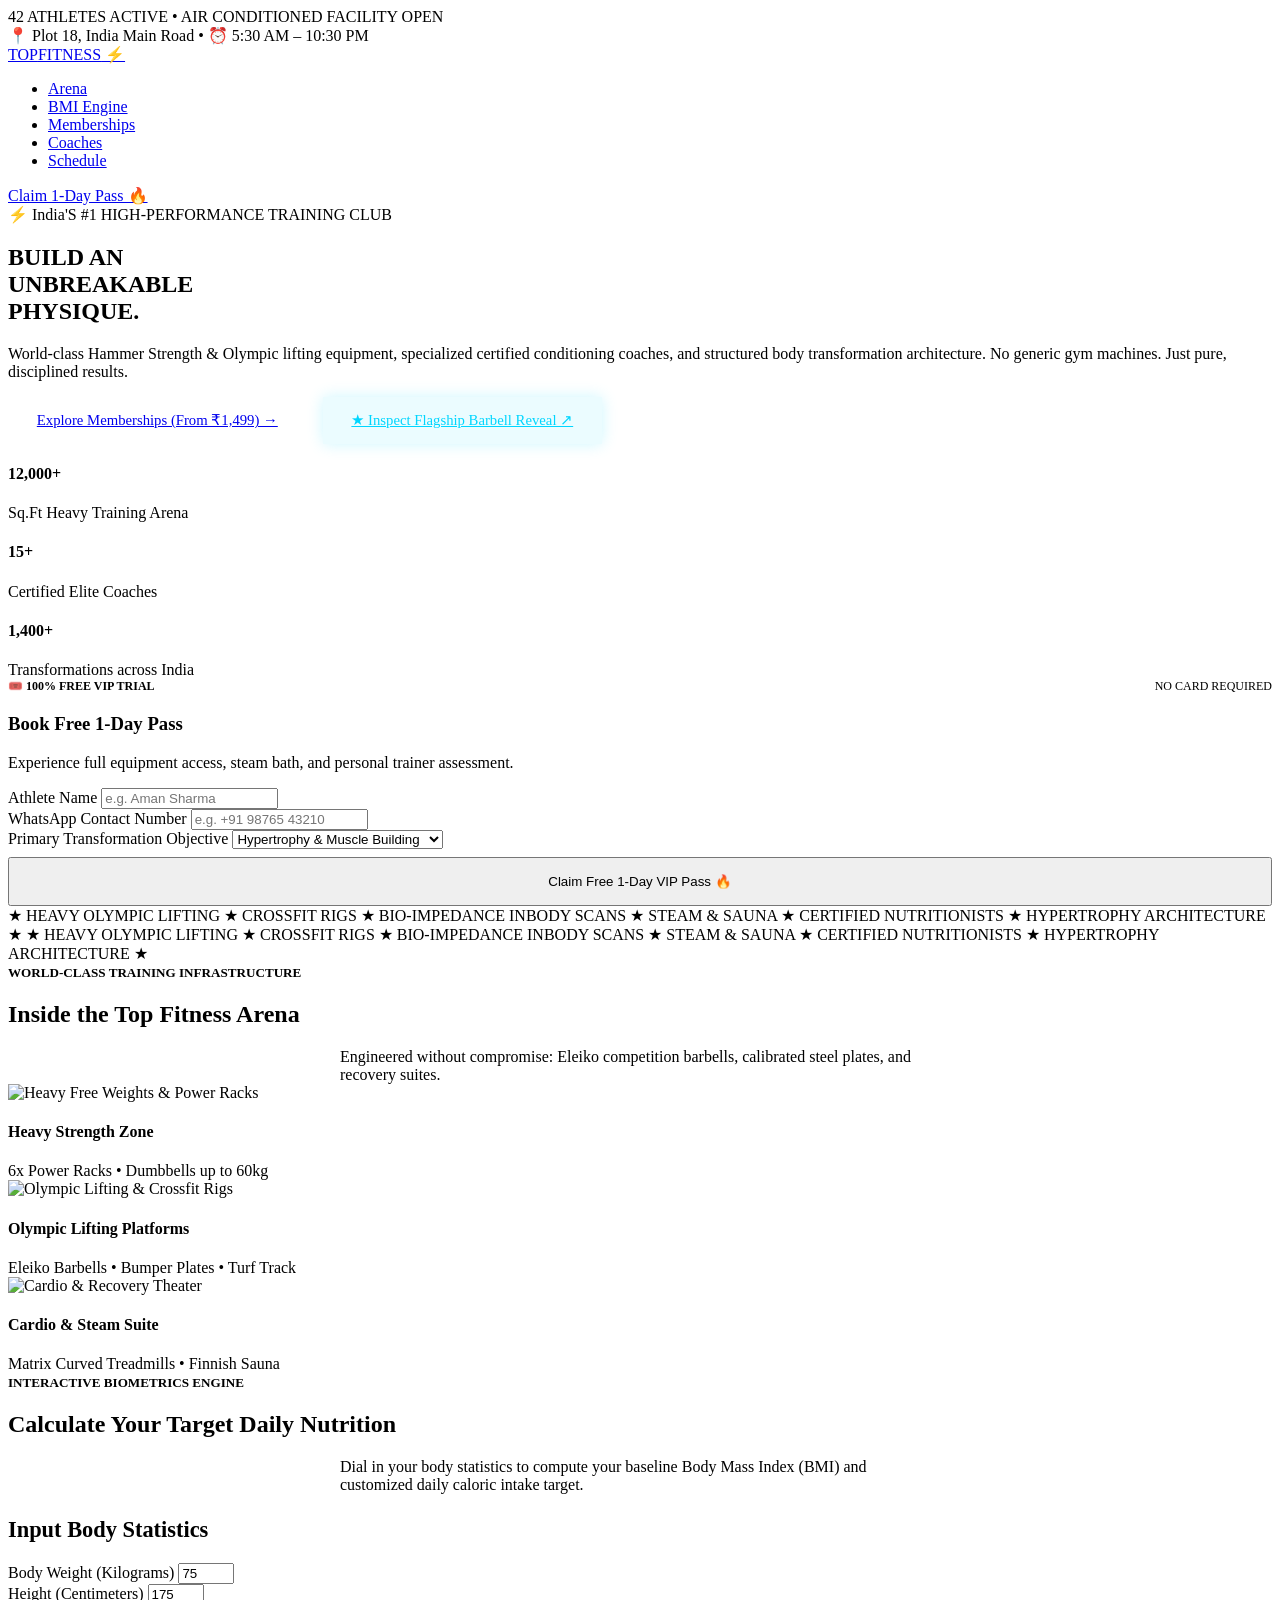
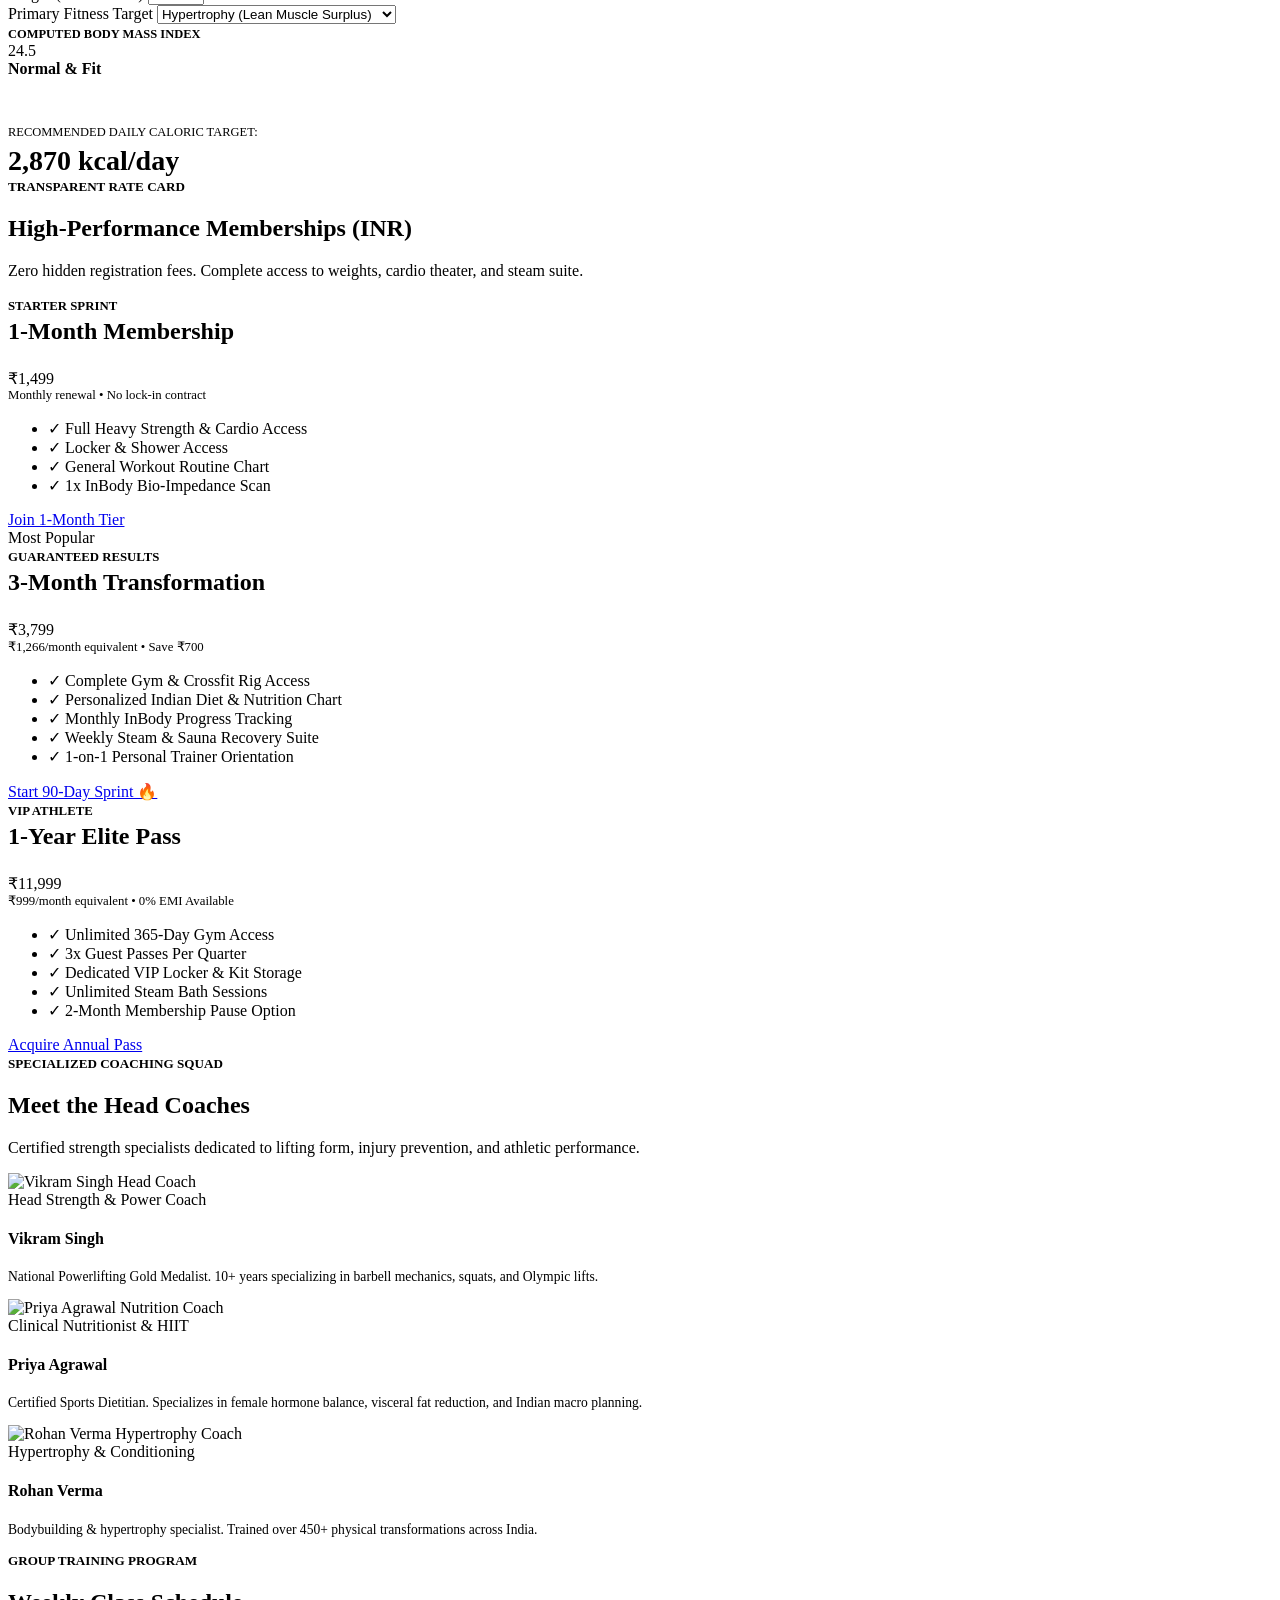
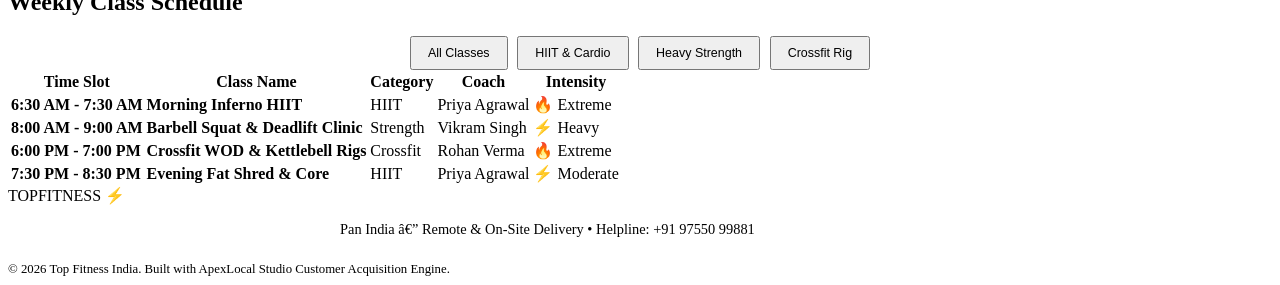
==== top-fitness.html @ 5973803b "Add files via upload" ====
﻿<!DOCTYPE html>
<html lang="en">
<head>
  <meta charset="UTF-8">
  <meta name="viewport" content="width=device-width, initial-scale=1.0">
  <title>TOP FITNESS | Premier High-Performance Athletic Gym | India</title>
  <link rel="stylesheet" href="../css/top-fitness.css">
</head>
<body>

  <!-- Ambient Glowing Background Orbs -->
  <div class="ambient-glow-orb orb-lime"></div>
  <div class="ambient-glow-orb orb-cyan"></div>

  <!-- Top Ambient Occupancy Bar -->
  <div class="tf-top-bar">
    <div class="occupancy-pill">
      <span class="pulse-dot"></span>
      <span id="occupancyCounter">42 ATHLETES ACTIVE</span>
      <span>• AIR CONDITIONED FACILITY OPEN</span>
    </div>
    <div style="color: var(--tf-text-dim);">
      📍 Plot 18, India Main Road • ⏰ 5:30 AM – 10:30 PM
    </div>
  </div>

  <!-- Sticky Glassmorphism Header -->
  <header class="tf-header">
    <div class="container tf-nav-container">
      <a href="top-fitness.html" class="tf-logo">
        TOP<span>FITNESS</span> ⚡
      </a>

      <nav>
        <ul class="tf-nav-links">
          <li><a href="#facility">Arena</a></li>
          <li><a href="#calculator">BMI Engine</a></li>
          <li><a href="#plans">Memberships</a></li>
          <li><a href="#trainers">Coaches</a></li>
          <li><a href="#schedule">Schedule</a></li>
        </ul>
      </nav>

      <div>
        <a href="#pass" class="tf-btn tf-btn-primary">
          Claim 1-Day Pass 🔥
        </a>
      </div>
    </div>
  </header>

  <!-- Kinetic Hero Section -->
  <section class="tf-hero">
    <div class="container tf-hero-grid">
      <div class="tf-reveal">
        <div class="tf-hero-tag">
          ⚡ India'S #1 HIGH-PERFORMANCE TRAINING CLUB
        </div>
        <h1>
          BUILD AN <br>
          <span class="neon-text">UNBREAKABLE</span> <br>
          PHYSIQUE.
        </h1>
        <p>
          World-class Hammer Strength & Olympic lifting equipment, specialized certified conditioning coaches, and structured body transformation architecture. No generic gym machines. Just pure, disciplined results.
        </p>

        <div style="display: flex; gap: 1rem; flex-wrap: wrap;">
          <a href="#plans" class="tf-btn tf-btn-primary" style="padding: 0.9rem 1.8rem; font-size: 0.92rem;">
            Explore Memberships (From ₹1,499) →
          </a>
          <a href="top-fitness-barbell.html" target="_blank" class="tf-btn tf-btn-outline" style="padding: 0.9rem 1.8rem; font-size: 0.92rem; border-color: #00d6ff; color: #00d6ff; background: rgba(0, 214, 255, 0.08); box-shadow: 0 0 15px rgba(0,214,255,0.2);">
            ★ Inspect Flagship Barbell Reveal ↗
          </a>
        </div>

        <div class="tf-hero-stats-row tf-reveal stagger-1">
          <div class="tf-stat-item">
            <h4><span class="tf-count-up" data-target="12000" data-suffix="+">12,000+</span></h4>
            <span>Sq.Ft Heavy Training Arena</span>
          </div>
          <div class="tf-stat-item">
            <h4><span class="tf-count-up" data-target="15" data-suffix="+">15+</span></h4>
            <span>Certified Elite Coaches</span>
          </div>
          <div class="tf-stat-item">
            <h4><span class="tf-count-up" data-target="1400" data-suffix="+">1,400+</span></h4>
            <span>Transformations across India</span>
          </div>
        </div>
      </div>

      <!-- In-Hero VIP Pass Reservation Card with 3D Tilt -->
      <div class="tf-pass-card tilt-3d tf-reveal stagger-2" id="pass">
        <div style="display: flex; justify-content: space-between; align-items: center; margin-bottom: 0.5rem;">
          <span style="font-family: var(--tf-font-mono); font-size: 0.75rem; color: var(--tf-lime-glow); font-weight: 800; text-transform: uppercase;">
            🎟️ 100% FREE VIP TRIAL
          </span>
          <span style="font-size: 0.75rem; color: var(--tf-text-dim);">NO CARD REQUIRED</span>
        </div>
        <h3>Book Free 1-Day Pass</h3>
        <p>Experience full equipment access, steam bath, and personal trainer assessment.</p>

        <form id="trialPassForm">
          <div class="tf-input-group">
            <label>Athlete Name</label>
            <input type="text" id="passName" placeholder="e.g. Aman Sharma" required>
          </div>

          <div class="tf-input-group">
            <label>WhatsApp Contact Number</label>
            <input type="tel" id="passPhone" placeholder="e.g. +91 98765 43210" required>
          </div>

          <div class="tf-input-group">
            <label>Primary Transformation Objective</label>
            <select id="passGoal">
              <option value="Hypertrophy">Hypertrophy & Muscle Building</option>
              <option value="FatLoss">Intense Fat Loss & Conditioning</option>
              <option value="Strength">Powerlifting & Athletic Strength</option>
              <option value="General">Cardio & General Fitness</option>
            </select>
          </div>

          <button type="submit" class="tf-btn tf-btn-primary" style="width: 100%; padding: 0.95rem; margin-top: 0.5rem;">
            Claim Free 1-Day VIP Pass 🔥
          </button>
        </form>
      </div>
    </div>
  </section>

  <!-- Kinetic Athletic Ticker Strip -->
  <div class="tf-ticker">
    <div class="tf-ticker-track">
      <span>★</span> HEAVY OLYMPIC LIFTING <span>★</span> CROSSFIT RIGS <span>★</span> BIO-IMPEDANCE INBODY SCANS <span>★</span> STEAM & SAUNA <span>★</span> CERTIFIED NUTRITIONISTS <span>★</span> HYPERTROPHY ARCHITECTURE <span>★</span>
      <span>★</span> HEAVY OLYMPIC LIFTING <span>★</span> CROSSFIT RIGS <span>★</span> BIO-IMPEDANCE INBODY SCANS <span>★</span> STEAM & SAUNA <span>★</span> CERTIFIED NUTRITIONISTS <span>★</span> HYPERTROPHY ARCHITECTURE <span>★</span>
    </div>
  </div>

  <!-- 3D Dark Facility Arena Showcase Gallery -->
  <section class="tf-facility-section" id="facility">
    <div class="container">
      <div class="tf-section-head tf-reveal">
        <span style="font-family: var(--tf-font-mono); color: var(--tf-lime-glow); font-size: 0.82rem; font-weight: 700; text-transform: uppercase;">
          World-Class Training Infrastructure
        </span>
        <h2>Inside the Top Fitness Arena</h2>
        <p style="color: var(--tf-text-muted); max-width: 600px; margin: 0.5rem auto 0;">
          Engineered without compromise: Eleiko competition barbells, calibrated steel plates, and recovery suites.
        </p>
      </div>

      <div class="tf-facility-grid">
        <!-- 1 -->
        <div class="tf-facility-card tilt-3d tf-reveal stagger-1">
          <img src="https://images.unsplash.com/photo-1534438327276-14e5300c3a48?q=80&w=800&auto=format&fit=crop" class="tf-facility-img" alt="Heavy Free Weights & Power Racks">
          <div class="tf-facility-overlay">
            <h4>Heavy Strength Zone</h4>
            <span>6x Power Racks • Dumbbells up to 60kg</span>
          </div>
        </div>

        <!-- 2 -->
        <div class="tf-facility-card tilt-3d tf-reveal stagger-2">
          <img src="https://images.unsplash.com/photo-1517838277536-f5f99be501cd?q=80&w=800&auto=format&fit=crop" class="tf-facility-img" alt="Olympic Lifting & Crossfit Rigs">
          <div class="tf-facility-overlay">
            <h4>Olympic Lifting Platforms</h4>
            <span>Eleiko Barbells • Bumper Plates • Turf Track</span>
          </div>
        </div>

        <!-- 3 -->
        <div class="tf-facility-card tilt-3d tf-reveal stagger-3">
          <img src="https://images.unsplash.com/photo-1540497077202-7c8a3999166f?q=80&w=800&auto=format&fit=crop" class="tf-facility-img" alt="Cardio & Recovery Theater">
          <div class="tf-facility-overlay">
            <h4>Cardio & Steam Suite</h4>
            <span>Matrix Curved Treadmills • Finnish Sauna</span>
          </div>
        </div>
      </div>
    </div>
  </section>

  <!-- Interactive Workout & BMI / Calorie Target Engine -->
  <section class="tf-calc-section" id="calculator">
    <div class="container">
      <div class="tf-section-head tf-reveal">
        <span style="font-family: var(--tf-font-mono); color: var(--tf-cyan-glow); font-size: 0.82rem; font-weight: 700; text-transform: uppercase;">
          Interactive Biometrics Engine
        </span>
        <h2>Calculate Your Target Daily Nutrition</h2>
        <p style="color: var(--tf-text-muted); max-width: 600px; margin: 0.5rem auto 0;">
          Dial in your body statistics to compute your baseline Body Mass Index (BMI) and customized daily caloric intake target.
        </p>
      </div>

      <div class="tf-calc-card tilt-3d tf-reveal stagger-1">
        <div>
          <h3 style="font-size: 1.4rem; margin-bottom: 1.25rem;">Input Body Statistics</h3>
          
          <div class="tf-input-group">
            <label>Body Weight (Kilograms)</label>
            <input type="number" id="calcWeight" value="75" min="40" max="180">
          </div>

          <div class="tf-input-group">
            <label>Height (Centimeters)</label>
            <input type="number" id="calcHeight" value="175" min="120" max="230">
          </div>

          <div class="tf-input-group">
            <label>Primary Fitness Target</label>
            <select id="calcGoal">
              <option value="muscle">Hypertrophy (Lean Muscle Surplus)</option>
              <option value="fatloss">Aggressive Fat Loss (Caloric Deficit)</option>
              <option value="endurance">Athletic Performance & Maintenance</option>
            </select>
          </div>
        </div>

        <div class="tf-calc-result-box">
          <span style="font-family: var(--tf-font-mono); font-size: 0.78rem; font-weight: 700; text-transform: uppercase; color: var(--tf-text-muted);">
            Computed Body Mass Index
          </span>
          <div class="tf-calc-number" id="bmiValueDisplay">24.5</div>
          <div style="font-family: var(--tf-font-mono); font-weight: 800; font-size: 1rem; margin-bottom: 1.5rem;" id="bmiStatusDisplay">
            Normal & Fit
          </div>

          <div style="border-top: 1px solid var(--tf-border); padding-top: 1.25rem;">
            <span style="font-family: var(--tf-font-mono); font-size: 0.78rem; color: var(--tf-text-muted); text-transform: uppercase;">
              Recommended Daily Caloric Target:
            </span>
            <div style="font-family: var(--tf-font-display); font-size: 1.75rem; font-weight: 900; color: var(--tf-lime-glow); margin-top: 0.35rem;" id="caloricTargetDisplay">
              2,870 kcal/day
            </div>
          </div>
        </div>
      </div>
    </div>
  </section>

  <!-- Standardized Membership Rate Card (₹ INR) -->
  <section class="tf-plans-section" id="plans">
    <div class="container">
      <div class="tf-section-head tf-reveal">
        <span style="font-family: var(--tf-font-mono); color: var(--tf-lime-glow); font-size: 0.82rem; font-weight: 700; text-transform: uppercase;">
          Transparent Rate Card
        </span>
        <h2>High-Performance Memberships (INR)</h2>
        <p style="color: var(--tf-text-muted);">Zero hidden registration fees. Complete access to weights, cardio theater, and steam suite.</p>
      </div>

      <div class="tf-plans-grid">
        <!-- Plan 1 -->
        <div class="tf-plan-card tilt-3d tf-reveal stagger-1">
          <div>
            <span style="font-family: var(--tf-font-mono); font-size: 0.8rem; font-weight: 700; color: var(--tf-text-muted); text-transform: uppercase;">
              Starter Sprint
            </span>
            <h3 style="font-size: 1.5rem; margin-top: 0.25rem;">1-Month Membership</h3>
            <div class="tf-plan-price">₹1,499</div>
            <div style="font-size: 0.8rem; color: var(--tf-text-dim);">Monthly renewal • No lock-in contract</div>

            <ul class="tf-plan-features">
              <li><span>✓</span> Full Heavy Strength & Cardio Access</li>
              <li><span>✓</span> Locker & Shower Access</li>
              <li><span>✓</span> General Workout Routine Chart</li>
              <li><span>✓</span> 1x InBody Bio-Impedance Scan</li>
            </ul>
          </div>

          <a href="#pass" class="tf-btn tf-btn-outline" style="width: 100%;">
            Join 1-Month Tier
          </a>
        </div>

        <!-- Plan 2: Transformation (Featured) -->
        <div class="tf-plan-card featured tilt-3d tf-reveal stagger-2">
          <span class="tf-badge-popular">Most Popular</span>
          <div>
            <span style="font-family: var(--tf-font-mono); font-size: 0.8rem; font-weight: 700; color: var(--tf-lime-glow); text-transform: uppercase;">
              Guaranteed Results
            </span>
            <h3 style="font-size: 1.5rem; margin-top: 0.25rem;">3-Month Transformation</h3>
            <div class="tf-plan-price" style="color: var(--tf-lime-glow);">₹3,799</div>
            <div style="font-size: 0.8rem; color: var(--tf-text-muted);">₹1,266/month equivalent • Save ₹700</div>

            <ul class="tf-plan-features">
              <li><span>✓</span> Complete Gym & Crossfit Rig Access</li>
              <li><span>✓</span> Personalized Indian Diet & Nutrition Chart</li>
              <li><span>✓</span> Monthly InBody Progress Tracking</li>
              <li><span>✓</span> Weekly Steam & Sauna Recovery Suite</li>
              <li><span>✓</span> 1-on-1 Personal Trainer Orientation</li>
            </ul>
          </div>

          <a href="#pass" class="tf-btn tf-btn-primary" style="width: 100%;">
            Start 90-Day Sprint 🔥
          </a>
        </div>

        <!-- Plan 3 -->
        <div class="tf-plan-card tilt-3d tf-reveal stagger-3">
          <div>
            <span style="font-family: var(--tf-font-mono); font-size: 0.8rem; font-weight: 700; color: var(--tf-text-muted); text-transform: uppercase;">
              VIP Athlete
            </span>
            <h3 style="font-size: 1.5rem; margin-top: 0.25rem;">1-Year Elite Pass</h3>
            <div class="tf-plan-price">₹11,999</div>
            <div style="font-size: 0.8rem; color: var(--tf-text-dim);">₹999/month equivalent • 0% EMI Available</div>

            <ul class="tf-plan-features">
              <li><span>✓</span> Unlimited 365-Day Gym Access</li>
              <li><span>✓</span> 3x Guest Passes Per Quarter</li>
              <li><span>✓</span> Dedicated VIP Locker & Kit Storage</li>
              <li><span>✓</span> Unlimited Steam Bath Sessions</li>
              <li><span>✓</span> 2-Month Membership Pause Option</li>
            </ul>
          </div>

          <a href="#pass" class="tf-btn tf-btn-outline" style="width: 100%;">
            Acquire Annual Pass
          </a>
        </div>
      </div>
    </div>
  </section>

  <!-- Certified Trainer Roster -->
  <section class="tf-calc-section" id="trainers">
    <div class="container">
      <div class="tf-section-head tf-reveal">
        <span style="font-family: var(--tf-font-mono); color: var(--tf-cyan-glow); font-size: 0.82rem; font-weight: 700; text-transform: uppercase;">
          Specialized Coaching Squad
        </span>
        <h2>Meet the Head Coaches</h2>
        <p style="color: var(--tf-text-muted);">Certified strength specialists dedicated to lifting form, injury prevention, and athletic performance.</p>
      </div>

      <div class="tf-trainers-grid">
        <!-- Coach 1 -->
        <div class="tf-trainer-card tilt-3d tf-reveal stagger-1">
          <img src="https://images.unsplash.com/photo-1567013127542-490d757e51fc?q=80&w=800&auto=format&fit=crop" class="tf-trainer-img" alt="Vikram Singh Head Coach">
          <div class="tf-trainer-body">
            <div class="tf-trainer-spec">Head Strength & Power Coach</div>
            <h4>Vikram Singh</h4>
            <p style="font-size: 0.85rem; color: var(--tf-text-muted);">National Powerlifting Gold Medalist. 10+ years specializing in barbell mechanics, squats, and Olympic lifts.</p>
          </div>
        </div>

        <!-- Coach 2 -->
        <div class="tf-trainer-card tilt-3d tf-reveal stagger-2">
          <img src="https://images.unsplash.com/photo-1534528741775-53994a69daeb?q=80&w=800&auto=format&fit=crop" class="tf-trainer-img" alt="Priya Agrawal Nutrition Coach">
          <div class="tf-trainer-body">
            <div class="tf-trainer-spec">Clinical Nutritionist & HIIT</div>
            <h4>Priya Agrawal</h4>
            <p style="font-size: 0.85rem; color: var(--tf-text-muted);">Certified Sports Dietitian. Specializes in female hormone balance, visceral fat reduction, and Indian macro planning.</p>
          </div>
        </div>

        <!-- Coach 3 -->
        <div class="tf-trainer-card tilt-3d tf-reveal stagger-3">
          <img src="https://images.unsplash.com/photo-1583454110551-21f2fa2afe61?q=80&w=800&auto=format&fit=crop" class="tf-trainer-img" alt="Rohan Verma Hypertrophy Coach">
          <div class="tf-trainer-body">
            <div class="tf-trainer-spec">Hypertrophy & Conditioning</div>
            <h4>Rohan Verma</h4>
            <p style="font-size: 0.85rem; color: var(--tf-text-muted);">Bodybuilding & hypertrophy specialist. Trained over 450+ physical transformations across India.</p>
          </div>
        </div>
      </div>
    </div>
  </section>

  <!-- Interactive Class Schedule -->
  <section class="tf-schedule-wrap" id="schedule">
    <div class="container">
      <div class="tf-section-head tf-reveal">
        <span style="font-family: var(--tf-font-mono); color: var(--tf-lime-glow); font-size: 0.82rem; font-weight: 700; text-transform: uppercase;">
          Group Training Program
        </span>
        <h2>Weekly Class Schedule</h2>
      </div>

      <div style="display: flex; gap: 0.6rem; justify-content: center; flex-wrap: wrap;" class="tf-reveal stagger-1">
        <button class="tf-btn tf-btn-outline tf-schedule-filter-btn active" data-filter="all" style="padding: 0.5rem 1rem; font-size: 0.78rem;">All Classes</button>
        <button class="tf-btn tf-btn-outline tf-schedule-filter-btn" data-filter="hiit" style="padding: 0.5rem 1rem; font-size: 0.78rem;">HIIT & Cardio</button>
        <button class="tf-btn tf-btn-outline tf-schedule-filter-btn" data-filter="strength" style="padding: 0.5rem 1rem; font-size: 0.78rem;">Heavy Strength</button>
        <button class="tf-btn tf-btn-outline tf-schedule-filter-btn" data-filter="crossfit" style="padding: 0.5rem 1rem; font-size: 0.78rem;">Crossfit Rig</button>
      </div>

      <table class="tf-schedule-table tf-reveal stagger-2">
        <thead>
          <tr>
            <th>Time Slot</th>
            <th>Class Name</th>
            <th>Category</th>
            <th>Coach</th>
            <th>Intensity</th>
          </tr>
        </thead>
        <tbody>
          <tr class="tf-schedule-row" data-category="hiit">
            <td style="font-family: var(--tf-font-mono); font-weight: 700;">6:30 AM - 7:30 AM</td>
            <td><strong>Morning Inferno HIIT</strong></td>
            <td><span style="color: var(--tf-cyan-glow);">HIIT</span></td>
            <td>Priya Agrawal</td>
            <td>🔥 Extreme</td>
          </tr>
          <tr class="tf-schedule-row" data-category="strength">
            <td style="font-family: var(--tf-font-mono); font-weight: 700;">8:00 AM - 9:00 AM</td>
            <td><strong>Barbell Squat & Deadlift Clinic</strong></td>
            <td><span style="color: var(--tf-lime-glow);">Strength</span></td>
            <td>Vikram Singh</td>
            <td>⚡ Heavy</td>
          </tr>
          <tr class="tf-schedule-row" data-category="crossfit">
            <td style="font-family: var(--tf-font-mono); font-weight: 700;">6:00 PM - 7:00 PM</td>
            <td><strong>Crossfit WOD & Kettlebell Rigs</strong></td>
            <td><span style="color: var(--tf-orange);">Crossfit</span></td>
            <td>Rohan Verma</td>
            <td>🔥 Extreme</td>
          </tr>
          <tr class="tf-schedule-row" data-category="hiit">
            <td style="font-family: var(--tf-font-mono); font-weight: 700;">7:30 PM - 8:30 PM</td>
            <td><strong>Evening Fat Shred & Core</strong></td>
            <td><span style="color: var(--tf-cyan-glow);">HIIT</span></td>
            <td>Priya Agrawal</td>
            <td>⚡ Moderate</td>
          </tr>
        </tbody>
      </table>
    </div>
  </section>

  <!-- Footer -->
  <footer class="tf-footer">
    <div class="container">
      <div class="tf-logo" style="justify-content: center; margin-bottom: 1rem;">
        TOP<span>FITNESS</span> ⚡
      </div>
      <p style="font-size: 0.9rem; color: var(--tf-text-muted); max-width: 600px; margin: 0 auto 1.5rem;">
        Pan India â€” Remote & On-Site Delivery • Helpline: +91 97550 99881
      </p>
      <div style="font-size: 0.8rem; color: var(--tf-text-dim);">
        © 2026 Top Fitness India. Built with ApexLocal Studio Customer Acquisition Engine.
      </div>
    </div>
  </footer>

  <script src="../js/top-fitness.js"></script>
</body>
</html>
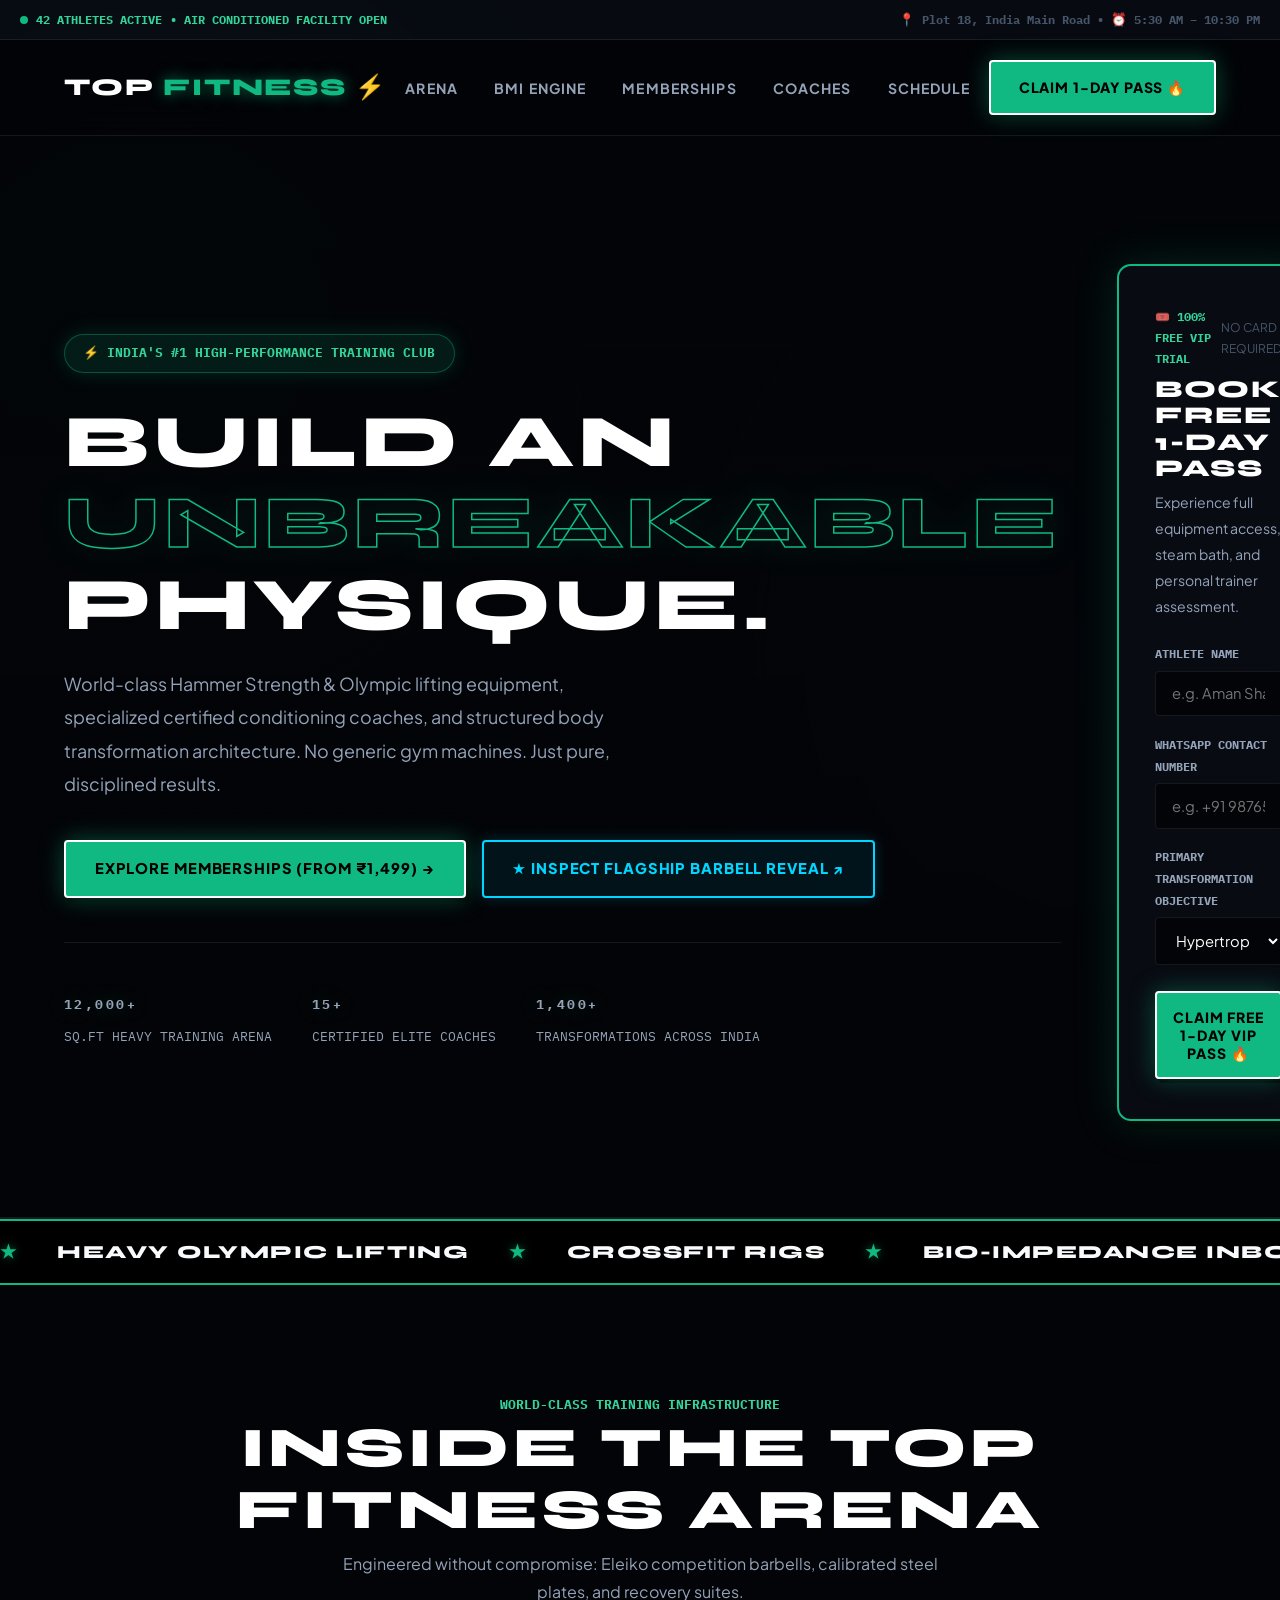
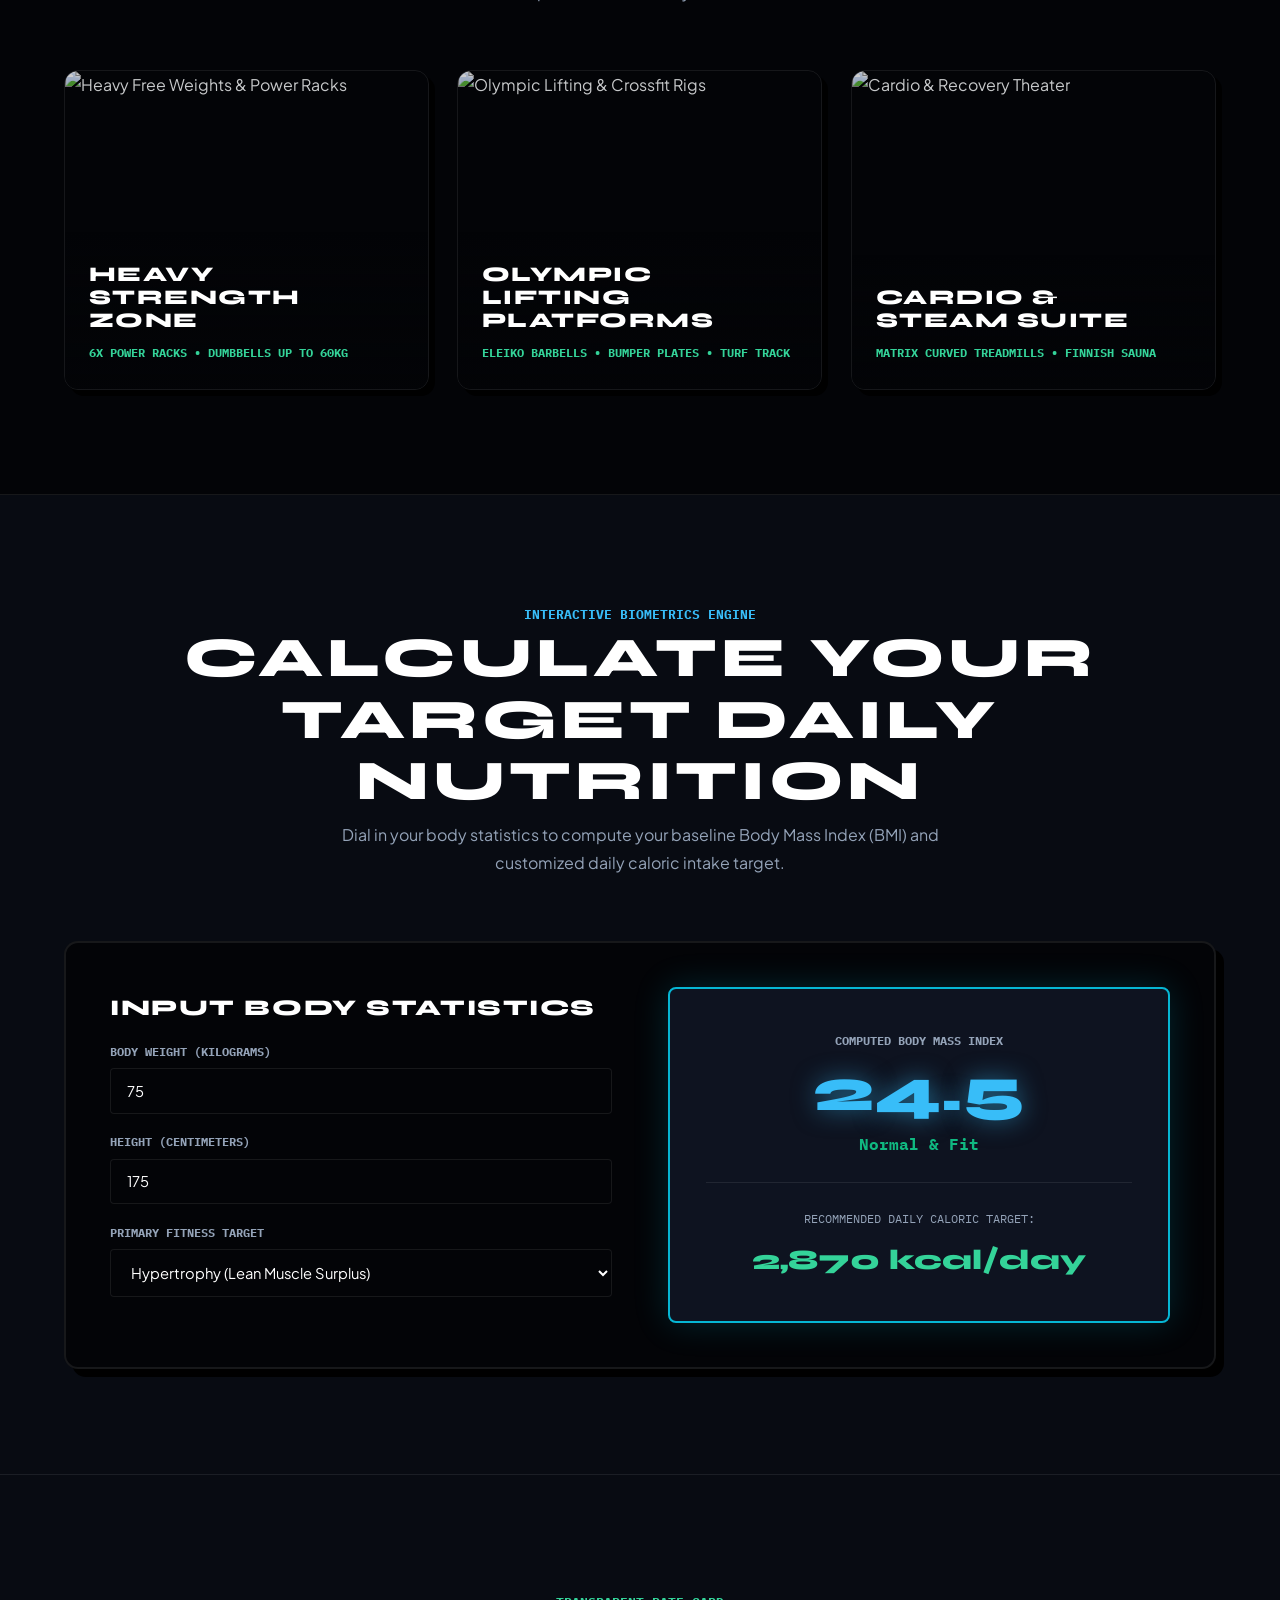
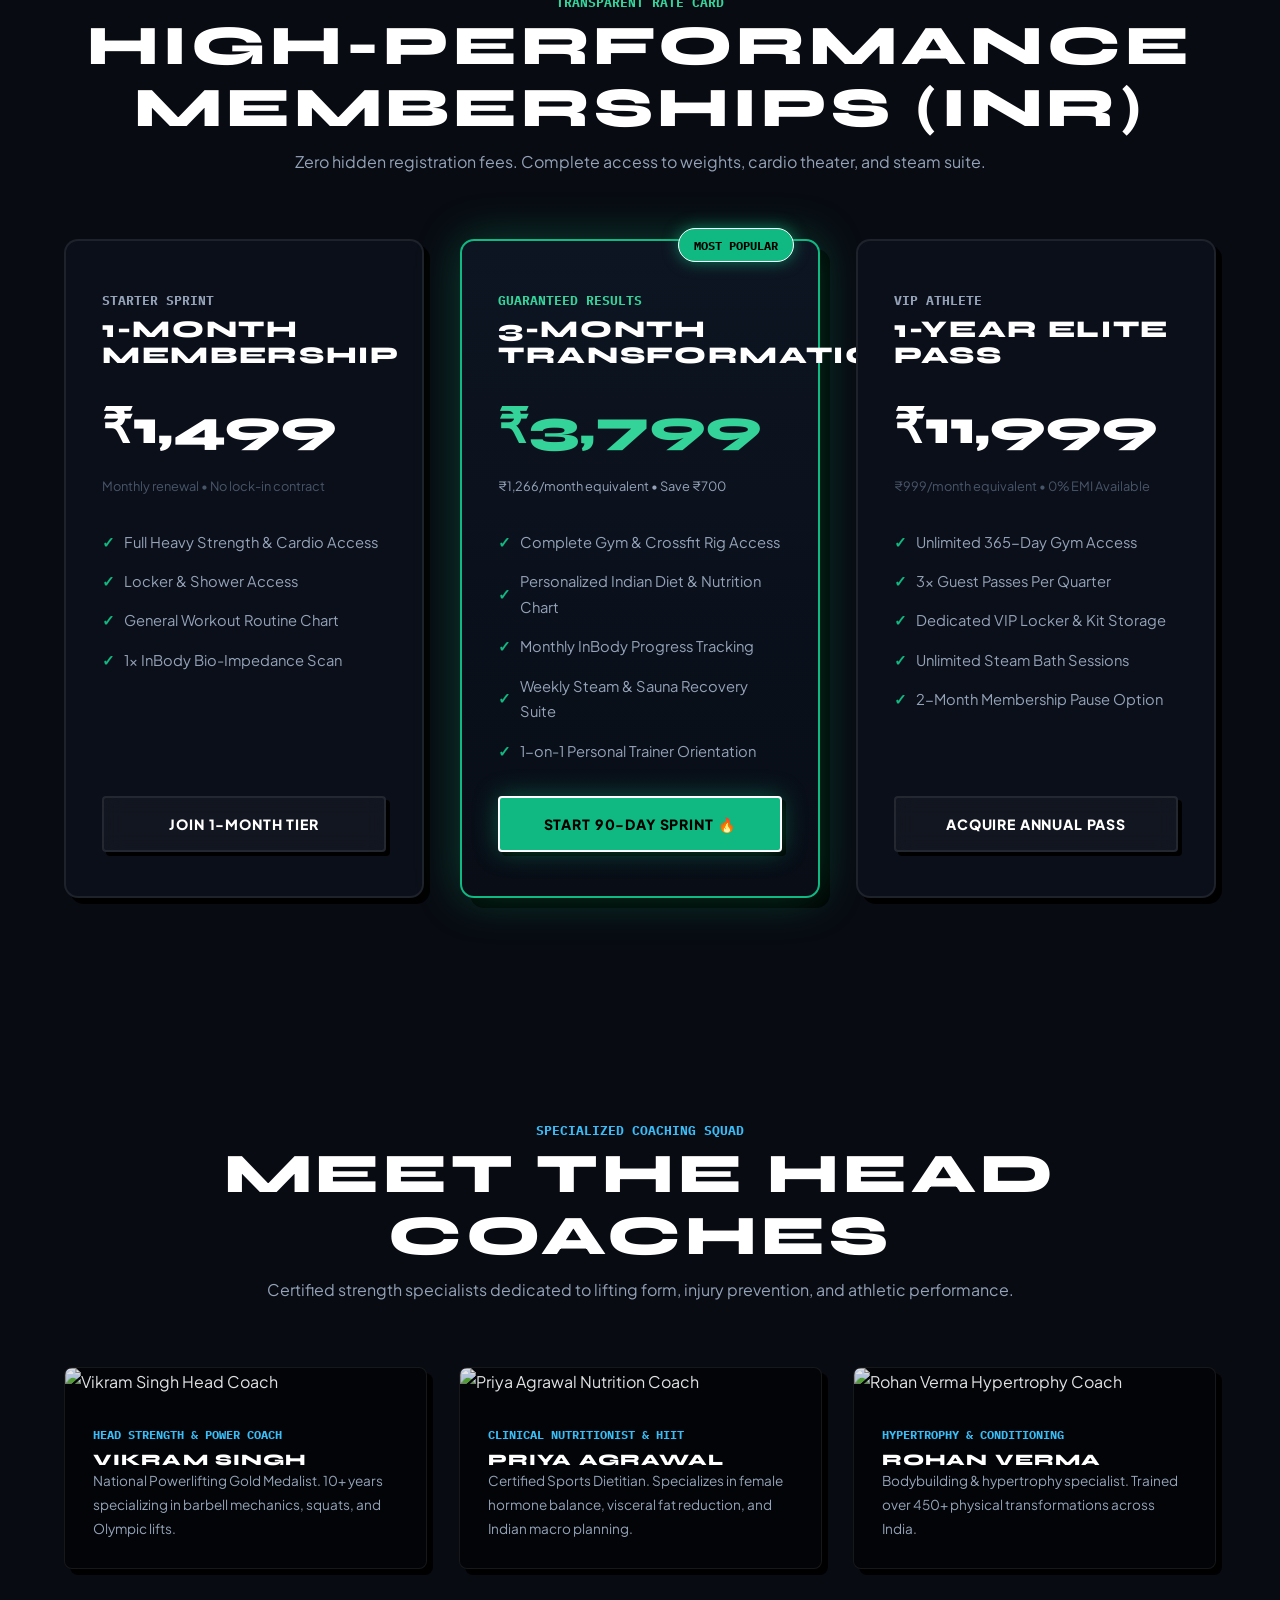
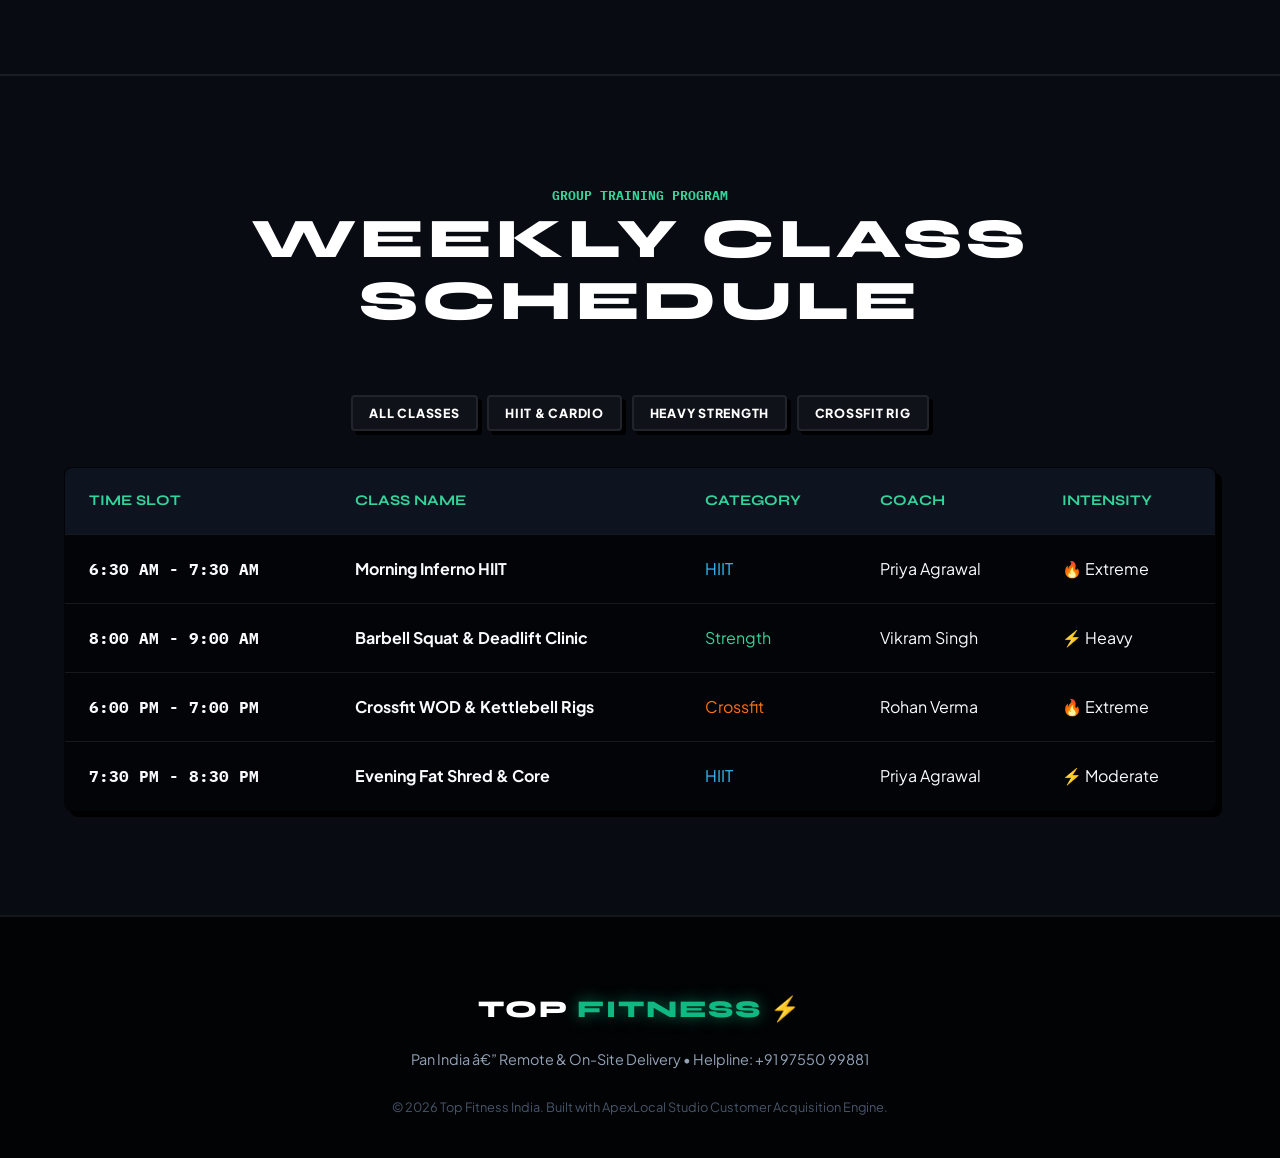
==== commit 1c640fc9: "Add files via upload" ====
--- a/top-fitness.html
+++ b/top-fitness.html
@@ -4,7 +4,8 @@
   <meta charset="UTF-8">
   <meta name="viewport" content="width=device-width, initial-scale=1.0">
   <title>TOP FITNESS | Premier High-Performance Athletic Gym | India</title>
-  <link rel="stylesheet" href="../css/top-fitness.css">
+  <meta name="description" content="Top Fitness India. High-performance strength training, Olympic lifting, Crossfit, and custom nutrition architecture across India.">
+  <link rel="stylesheet" href="css/top-fitness.css">
 </head>
 <body>
 
@@ -449,6 +450,6 @@
     </div>
   </footer>
 
-  <script src="../js/top-fitness.js"></script>
+  <script src="js/top-fitness.js"></script>
 </body>
 </html>
--- a/css/top-fitness.css
+++ b/css/top-fitness.css
@@ -0,0 +1,718 @@
+/* ==========================================================================
+   TOP FITNESS — ULTRA-PREMIUM OBSIDIAN 3D ATHLETIC STYLESHEET
+   Aesthetic: Midnight Black Surfaces (#030407), Neon Cyberpunk Lasers, 3D Tilt Physics, 60fps Motion
+   ========================================================================== */
+
+@import url('https://api.fontshare.com/v2/css?f[]=clash-display@600,700,800,900&display=swap');
+@import url('https://fonts.googleapis.com/css2?family=IBM+Plex+Mono:wght@500;600;700&family=Plus+Jakarta+Sans:wght@400;500;600;700;800&family=Syne:wght@800;900&display=swap');
+
+:root {
+  --tf-bg: #030407;
+  --tf-surface: #080b12;
+  --tf-surface-elevated: #0e1320;
+  --tf-surface-card: #0b0f19;
+  
+  --tf-text: #f8fafc;
+  --tf-text-muted: #94a3b8;
+  --tf-text-dim: #475569;
+  
+  --tf-lime: #10b981;
+  --tf-lime-glow: #34d399;
+  --tf-cyan: #06b6d4;
+  --tf-cyan-glow: #38bdf8;
+  --tf-orange: #f97316;
+  
+  --tf-border: rgba(255, 255, 255, 0.08);
+  --tf-border-active: var(--tf-lime);
+  
+  --tf-font-display: 'Clash Display', 'Syne', sans-serif;
+  --tf-font-sans: 'Plus Jakarta Sans', sans-serif;
+  --tf-font-mono: 'IBM Plex Mono', monospace;
+  
+  --tf-radius-sm: 4px;
+  --tf-radius-md: 8px;
+  --tf-radius-lg: 14px;
+}
+
+*, *::before, *::after {
+  box-sizing: border-box;
+  margin: 0;
+  padding: 0;
+}
+
+html {
+  font-size: 16px;
+  scroll-behavior: smooth;
+}
+
+body {
+  background-color: var(--tf-bg);
+  color: var(--tf-text);
+  font-family: var(--tf-font-sans);
+  line-height: 1.75;
+  overflow-x: hidden;
+  background-image: 
+    radial-gradient(rgba(16, 185, 129, 0.04) 1px, transparent 1px),
+    radial-gradient(rgba(6, 182, 212, 0.03) 1px, transparent 1px);
+  background-size: 36px 36px, 72px 72px;
+}
+
+/* Ambient Glowing Background Light Orbs */
+.ambient-glow-orb {
+  position: absolute;
+  width: 500px;
+  height: 500px;
+  border-radius: 50%;
+  filter: blur(140px);
+  pointer-events: none;
+  z-index: 0;
+  opacity: 0.25;
+}
+
+.orb-lime {
+  background: radial-gradient(circle, var(--tf-lime) 0%, transparent 70%);
+  top: 10%;
+  left: -100px;
+}
+
+.orb-cyan {
+  background: radial-gradient(circle, var(--tf-cyan) 0%, transparent 70%);
+  top: 45%;
+  right: -100px;
+}
+
+h1, h2, h3, h4, h5, h6 {
+  font-family: var(--tf-font-display);
+  font-weight: 900;
+  text-transform: uppercase;
+  letter-spacing: 0.07em;
+  line-height: 1.1;
+  color: #ffffff;
+}
+
+.container {
+  width: 100%;
+  max-width: 1200px;
+  margin: 0 auto;
+  padding: 0 1.5rem;
+  box-sizing: border-box;
+  position: relative;
+  z-index: 1;
+}
+
+/* Scroll Reveal System */
+.tf-reveal {
+  opacity: 0;
+  transform: translateY(35px);
+  transition: opacity 0.85s cubic-bezier(0.16, 1, 0.3, 1), transform 0.85s cubic-bezier(0.16, 1, 0.3, 1);
+  will-change: opacity, transform;
+}
+
+.tf-reveal.active {
+  opacity: 1;
+  transform: translateY(0);
+}
+
+.stagger-1 { transition-delay: 0.1s; }
+.stagger-2 { transition-delay: 0.2s; }
+.stagger-3 { transition-delay: 0.3s; }
+.stagger-4 { transition-delay: 0.4s; }
+
+/* Top Live Occupancy Bar */
+.tf-top-bar {
+  background: rgba(8, 11, 18, 0.95);
+  border-bottom: 1px solid var(--tf-border);
+  padding: 0.55rem 1.25rem;
+  font-family: var(--tf-font-mono);
+  font-size: 0.78rem;
+  font-weight: 700;
+  display: flex;
+  justify-content: space-between;
+  align-items: center;
+  flex-wrap: wrap;
+  gap: 0.5rem;
+}
+
+.occupancy-pill {
+  display: inline-flex;
+  align-items: center;
+  gap: 0.5rem;
+  color: var(--tf-lime-glow);
+}
+
+.pulse-dot {
+  width: 8px;
+  height: 8px;
+  background-color: var(--tf-lime);
+  border-radius: 50%;
+  box-shadow: 0 0 0 0 rgba(16, 185, 129, 0.7);
+  animation: pulseBeacon 2s infinite;
+}
+
+@keyframes pulseBeacon {
+  0% { box-shadow: 0 0 0 0 rgba(16, 185, 129, 0.7); }
+  70% { box-shadow: 0 0 0 8px rgba(16, 185, 129, 0); }
+  100% { box-shadow: 0 0 0 0 rgba(16, 185, 129, 0); }
+}
+
+/* Navigation Header */
+.tf-header {
+  position: sticky;
+  top: 0;
+  z-index: 100;
+  background: rgba(3, 4, 7, 0.9);
+  backdrop-filter: blur(20px);
+  -webkit-backdrop-filter: blur(20px);
+  border-bottom: 1px solid var(--tf-border);
+  padding: 1.2rem 0;
+}
+
+.tf-nav-container {
+  display: flex;
+  justify-content: space-between;
+  align-items: center;
+}
+
+.tf-logo {
+  font-family: var(--tf-font-display);
+  font-size: 1.5rem;
+  font-weight: 900;
+  letter-spacing: 0.08em;
+  color: #ffffff;
+  display: flex;
+  align-items: center;
+  gap: 0.5rem;
+  text-decoration: none;
+}
+
+.tf-logo span {
+  color: var(--tf-lime);
+  text-shadow: 0 0 15px rgba(16, 185, 129, 0.6);
+}
+
+.tf-nav-links {
+  display: flex;
+  gap: 2.25rem;
+  list-style: none;
+}
+
+.tf-nav-links a {
+  color: var(--tf-text-muted);
+  text-decoration: none;
+  font-size: 0.88rem;
+  font-weight: 700;
+  text-transform: uppercase;
+  letter-spacing: 0.08em;
+  transition: color 0.2s ease, text-shadow 0.2s ease;
+}
+
+.tf-nav-links a:hover {
+  color: var(--tf-lime-glow);
+  text-shadow: 0 0 10px rgba(52, 211, 153, 0.5);
+}
+
+.tf-btn {
+  display: inline-flex;
+  align-items: center;
+  justify-content: center;
+  gap: 0.6rem;
+  padding: 0.85rem 1.75rem;
+  font-family: var(--tf-font-sans);
+  font-size: 0.88rem;
+  font-weight: 800;
+  text-transform: uppercase;
+  letter-spacing: 0.06em;
+  border-radius: var(--tf-radius-sm);
+  text-decoration: none;
+  cursor: pointer;
+  transition: all 0.25s cubic-bezier(0.16, 1, 0.3, 1);
+  border: 2px solid transparent;
+  position: relative;
+  overflow: hidden;
+}
+
+.tf-btn-primary {
+  background: var(--tf-lime);
+  color: #000000;
+  box-shadow: 0 0 25px rgba(16, 185, 129, 0.4), 4px 4px 0px #000000;
+  border-color: #ffffff;
+}
+
+.tf-btn-primary:hover {
+  background: #34d399;
+  transform: translate(-3px, -3px);
+  box-shadow: 0 0 35px rgba(16, 185, 129, 0.7), 7px 7px 0px #000000;
+}
+
+.tf-btn-outline {
+  background: rgba(255,255,255,0.03);
+  color: #ffffff;
+  border: 2px solid var(--tf-border);
+  box-shadow: 4px 4px 0px #000000;
+  backdrop-filter: blur(10px);
+}
+
+.tf-btn-outline:hover {
+  border-color: var(--tf-cyan);
+  color: var(--tf-cyan-glow);
+  transform: translate(-3px, -3px);
+  box-shadow: 0 0 25px rgba(6, 182, 212, 0.4), 7px 7px 0px #000000;
+}
+
+/* 3D Interactive Tilt Card Base */
+.tilt-3d {
+  transform-style: preserve-3d;
+  perspective: 1000px;
+  transition: transform 0.15s ease-out, box-shadow 0.25s ease-out, border-color 0.25s ease-out;
+  will-change: transform;
+}
+
+/* Kinetic Hero Section */
+.tf-hero {
+  position: relative;
+  padding: clamp(5.5rem, 10vw, 9.5rem) 0 6rem;
+  background: 
+    linear-gradient(180deg, rgba(3, 4, 7, 0.85) 0%, rgba(3, 4, 7, 0.98) 100%),
+    url('https://images.unsplash.com/photo-1534438327276-14e5300c3a48?q=80&w=1600&auto=format&fit=crop') center/cover no-repeat;
+  border-bottom: 2px solid var(--tf-border);
+}
+
+.tf-hero-grid {
+  display: grid;
+  grid-template-columns: 1.15fr 0.85fr;
+  gap: 3.5rem;
+  align-items: center;
+}
+
+.tf-hero-tag {
+  display: inline-flex;
+  align-items: center;
+  gap: 0.5rem;
+  background: rgba(16, 185, 129, 0.12);
+  color: var(--tf-lime-glow);
+  border: 1px solid rgba(16, 185, 129, 0.35);
+  padding: 0.45rem 1.15rem;
+  border-radius: 999px;
+  font-family: var(--tf-font-mono);
+  font-size: 0.8rem;
+  font-weight: 700;
+  text-transform: uppercase;
+  margin-bottom: 1.75rem;
+  box-shadow: 0 0 20px rgba(16, 185, 129, 0.2);
+}
+
+.tf-hero h1 {
+  font-size: clamp(2.6rem, 5.8vw, 4.8rem);
+  letter-spacing: 0.05em;
+  margin-bottom: 1.35rem;
+}
+
+.tf-hero h1 .neon-text {
+  color: transparent;
+  -webkit-text-stroke: 1.5px var(--tf-lime);
+  filter: drop-shadow(0 0 15px rgba(16, 185, 129, 0.4));
+}
+
+.tf-hero p {
+  color: var(--tf-text-muted);
+  font-size: 1.12rem;
+  line-height: 1.85;
+  margin-bottom: 2.5rem;
+  max-width: 580px;
+}
+
+.tf-hero-stats-row {
+  display: flex;
+  gap: 2.5rem;
+  margin-top: 2.75rem;
+  padding-top: 2.25rem;
+  border-top: 1px solid var(--tf-border);
+  flex-wrap: wrap;
+}
+
+.tf-stat-item h4 {
+  font-size: 2.2rem;
+  color: var(--tf-lime-glow);
+  margin-bottom: 0.2rem;
+  text-shadow: 0 0 20px rgba(52, 211, 153, 0.4);
+}
+
+.tf-stat-item span {
+  font-size: 0.8rem;
+  font-family: var(--tf-font-mono);
+  color: var(--tf-text-muted);
+  text-transform: uppercase;
+}
+
+/* Hero Live Workout Pass Card with 3D Border Glow */
+.tf-pass-card {
+  background: var(--tf-surface);
+  border: 2px solid var(--tf-lime);
+  border-radius: var(--tf-radius-lg);
+  padding: 2.5rem 2.25rem;
+  box-shadow: 0 0 45px rgba(16, 185, 129, 0.18), 8px 8px 0px #000000;
+  position: relative;
+}
+
+.tf-pass-card h3 {
+  font-size: 1.5rem;
+  margin-bottom: 0.4rem;
+}
+
+.tf-pass-card p {
+  font-size: 0.88rem;
+  color: var(--tf-text-muted);
+  margin-bottom: 1.5rem;
+}
+
+.tf-input-group {
+  margin-bottom: 1.1rem;
+}
+
+.tf-input-group label {
+  display: block;
+  font-size: 0.78rem;
+  font-weight: 700;
+  text-transform: uppercase;
+  color: var(--tf-text-muted);
+  margin-bottom: 0.35rem;
+  font-family: var(--tf-font-mono);
+}
+
+.tf-input-group input, .tf-input-group select {
+  width: 100%;
+  padding: 0.8rem 1rem;
+  background: var(--tf-bg);
+  border: 1px solid var(--tf-border);
+  border-radius: var(--tf-radius-sm);
+  color: #ffffff;
+  font-family: var(--tf-font-sans);
+  font-size: 0.92rem;
+  outline: none;
+  transition: border-color 0.2s ease, box-shadow 0.2s ease;
+}
+
+.tf-input-group input:focus, .tf-input-group select:focus {
+  border-color: var(--tf-lime);
+  box-shadow: 0 0 15px rgba(16, 185, 129, 0.35);
+}
+
+/* Kinetic Athletic Ticker Strip */
+.tf-ticker {
+  background: #000000;
+  border-top: 2px solid var(--tf-lime);
+  border-bottom: 2px solid var(--tf-lime);
+  padding: 0.95rem 0;
+  overflow: hidden;
+  white-space: nowrap;
+  box-shadow: 0 0 25px rgba(16, 185, 129, 0.25);
+}
+
+.tf-ticker-track {
+  display: inline-flex;
+  gap: 2.5rem;
+  animation: tickerScroll 24s linear infinite;
+  font-family: var(--tf-font-display);
+  font-size: 1.15rem;
+  font-weight: 900;
+  text-transform: uppercase;
+  letter-spacing: 0.08em;
+}
+
+.tf-ticker-track span {
+  color: var(--tf-lime);
+  text-shadow: 0 0 10px rgba(16, 185, 129, 0.5);
+}
+
+@keyframes tickerScroll {
+  from { transform: translateX(0); }
+  to { transform: translateX(-50%); }
+}
+
+/* Interactive Workout / BMI Calculator Section */
+.tf-calc-section {
+  padding: 6.5rem 0;
+  background: var(--tf-surface);
+  border-bottom: 1px solid var(--tf-border);
+  position: relative;
+}
+
+.tf-calc-card {
+  background: var(--tf-bg);
+  border: 2px solid var(--tf-border);
+  border-radius: var(--tf-radius-lg);
+  padding: 2.75rem;
+  display: grid;
+  grid-template-columns: 1fr 1fr;
+  gap: 3.5rem;
+  align-items: center;
+  box-shadow: 8px 8px 0px #000000;
+}
+
+.tf-calc-result-box {
+  background: var(--tf-surface-elevated);
+  border: 2px solid var(--tf-cyan);
+  border-radius: var(--tf-radius-md);
+  padding: 2.25rem;
+  text-align: center;
+  box-shadow: 0 0 35px rgba(6, 182, 212, 0.2);
+}
+
+.tf-calc-number {
+  font-family: var(--tf-font-display);
+  font-size: 3.8rem;
+  font-weight: 900;
+  color: var(--tf-cyan-glow);
+  line-height: 1;
+  margin: 0.5rem 0;
+  text-shadow: 0 0 25px rgba(56, 189, 248, 0.5);
+}
+
+/* 3D Facility Photo Showcase Gallery */
+.tf-facility-section {
+  padding: 6.5rem 0;
+  background: var(--tf-bg);
+  border-bottom: 1px solid var(--tf-border);
+}
+
+.tf-facility-grid {
+  display: grid;
+  grid-template-columns: repeat(auto-fit, minmax(320px, 1fr));
+  gap: 1.75rem;
+}
+
+.tf-facility-card {
+  position: relative;
+  border-radius: var(--tf-radius-lg);
+  overflow: hidden;
+  border: 1px solid var(--tf-border);
+  height: 320px;
+  box-shadow: 6px 6px 0px #000000;
+  cursor: pointer;
+}
+
+.tf-facility-img {
+  width: 100%;
+  height: 100%;
+  object-fit: cover;
+  transition: transform 0.6s cubic-bezier(0.16, 1, 0.3, 1), filter 0.6s ease;
+  filter: brightness(0.8);
+}
+
+.tf-facility-card:hover .tf-facility-img {
+  transform: scale(1.08);
+  filter: brightness(1);
+}
+
+.tf-facility-overlay {
+  position: absolute;
+  bottom: 0;
+  left: 0;
+  right: 0;
+  padding: 2rem 1.5rem 1.5rem;
+  background: linear-gradient(to top, rgba(3, 4, 7, 0.95) 0%, transparent 100%);
+}
+
+.tf-facility-overlay h4 {
+  font-size: 1.3rem;
+  margin-bottom: 0.25rem;
+}
+
+.tf-facility-overlay span {
+  font-family: var(--tf-font-mono);
+  font-size: 0.78rem;
+  color: var(--tf-lime-glow);
+  text-transform: uppercase;
+  font-weight: 700;
+}
+
+/* Membership Tiers Grid */
+.tf-plans-section {
+  padding: 7rem 0;
+  background: var(--tf-surface);
+}
+
+.tf-section-head {
+  text-align: center;
+  margin-bottom: 4rem;
+}
+
+.tf-section-head h2 {
+  font-size: clamp(2.2rem, 4.5vw, 3.5rem);
+  margin-bottom: 0.6rem;
+}
+
+.tf-plans-grid {
+  display: grid;
+  grid-template-columns: repeat(auto-fit, minmax(300px, 1fr));
+  gap: 2.25rem;
+}
+
+.tf-plan-card {
+  background: var(--tf-surface-card);
+  border: 2px solid var(--tf-border);
+  border-radius: var(--tf-radius-lg);
+  padding: 2.75rem 2.25rem;
+  display: flex;
+  flex-direction: column;
+  justify-content: space-between;
+  transition: all 0.3s cubic-bezier(0.16, 1, 0.3, 1);
+  box-shadow: 6px 6px 0px #000000;
+  position: relative;
+}
+
+.tf-plan-card:hover {
+  transform: translateY(-8px);
+  border-color: var(--tf-lime);
+  box-shadow: 0 0 35px rgba(16, 185, 129, 0.25), 10px 10px 0px #000000;
+}
+
+.tf-plan-card.featured {
+  border-color: var(--tf-lime);
+  background: linear-gradient(180deg, #0d1522 0%, #080d16 100%);
+  box-shadow: 0 0 45px rgba(16, 185, 129, 0.3), 10px 10px 0px #000000;
+}
+
+.tf-badge-popular {
+  position: absolute;
+  top: -13px;
+  right: 24px;
+  background: var(--tf-lime);
+  color: #000;
+  font-family: var(--tf-font-mono);
+  font-size: 0.75rem;
+  font-weight: 800;
+  text-transform: uppercase;
+  padding: 0.35rem 0.95rem;
+  border-radius: 999px;
+  border: 1px solid #ffffff;
+  box-shadow: 0 0 15px rgba(16, 185, 129, 0.6);
+}
+
+.tf-plan-price {
+  font-family: var(--tf-font-display);
+  font-size: 3rem;
+  font-weight: 900;
+  color: #ffffff;
+  margin: 1rem 0 0.35rem;
+}
+
+.tf-plan-features {
+  list-style: none;
+  margin: 2rem 0;
+  display: flex;
+  flex-direction: column;
+  gap: 0.85rem;
+  font-size: 0.92rem;
+  color: var(--tf-text-muted);
+}
+
+.tf-plan-features li {
+  display: flex;
+  align-items: center;
+  gap: 0.55rem;
+}
+
+.tf-plan-features li span {
+  color: var(--tf-lime);
+  font-weight: 800;
+}
+
+/* Trainer Roster Cards */
+.tf-trainers-grid {
+  display: grid;
+  grid-template-columns: repeat(auto-fit, minmax(260px, 1fr));
+  gap: 2rem;
+}
+
+.tf-trainer-card {
+  background: var(--tf-bg);
+  border: 1px solid var(--tf-border);
+  border-radius: var(--tf-radius-md);
+  overflow: hidden;
+  transition: all 0.3s ease;
+  box-shadow: 6px 6px 0px #000000;
+}
+
+.tf-trainer-card:hover {
+  transform: translateY(-6px);
+  border-color: var(--tf-cyan);
+  box-shadow: 0 0 25px rgba(6, 182, 212, 0.25), 8px 8px 0px #000000;
+}
+
+.tf-trainer-img {
+  width: 100%;
+  height: 300px;
+  object-fit: cover;
+  filter: brightness(0.9);
+  transition: transform 0.5s ease;
+}
+
+.tf-trainer-card:hover .tf-trainer-img {
+  transform: scale(1.05);
+}
+
+.tf-trainer-body {
+  padding: 1.75rem;
+}
+
+.tf-trainer-spec {
+  color: var(--tf-cyan-glow);
+  font-family: var(--tf-font-mono);
+  font-size: 0.78rem;
+  font-weight: 700;
+  text-transform: uppercase;
+  margin-bottom: 0.35rem;
+}
+
+/* Class Schedule Section */
+.tf-schedule-wrap {
+  padding: 6.5rem 0;
+  background: var(--tf-surface);
+  border-top: 1px solid var(--tf-border);
+}
+
+.tf-schedule-table {
+  width: 100%;
+  border-collapse: collapse;
+  margin-top: 2.25rem;
+  background: var(--tf-bg);
+  border-radius: var(--tf-radius-md);
+  overflow: hidden;
+  border: 1px solid var(--tf-border);
+  box-shadow: 6px 6px 0px #000000;
+}
+
+.tf-schedule-table th, .tf-schedule-table td {
+  padding: 1.25rem 1.5rem;
+  text-align: left;
+  border-bottom: 1px solid var(--tf-border);
+}
+
+.tf-schedule-table th {
+  background: var(--tf-surface-elevated);
+  font-family: var(--tf-font-display);
+  font-size: 0.92rem;
+  text-transform: uppercase;
+  color: var(--tf-lime-glow);
+}
+
+/* Footer */
+.tf-footer {
+  background: #020305;
+  border-top: 2px solid var(--tf-border);
+  padding: 4.5rem 0 2.5rem;
+  text-align: center;
+}
+
+@media (max-width: 860px) {
+  .tf-nav-links { display: none; }
+  .tf-top-bar { font-size: 0.72rem; flex-direction: column; gap: 0.35rem; text-align: center; }
+  .tf-hero-grid { grid-template-columns: 1fr; gap: 3rem; }
+  .tf-calc-card { grid-template-columns: 1fr; }
+  .tf-plan-grid { grid-template-columns: 1fr; gap: 2rem; }
+  .tf-trainers-grid { grid-template-columns: 1fr; gap: 2rem; }
+  .tf-schedule-table-wrap { overflow-x: auto; -webkit-overflow-scrolling: touch; }
+  .tf-schedule-table { min-width: 520px; }
+  .tf-hero-title { font-size: clamp(2.2rem, 7vw, 3.2rem); }
+}
